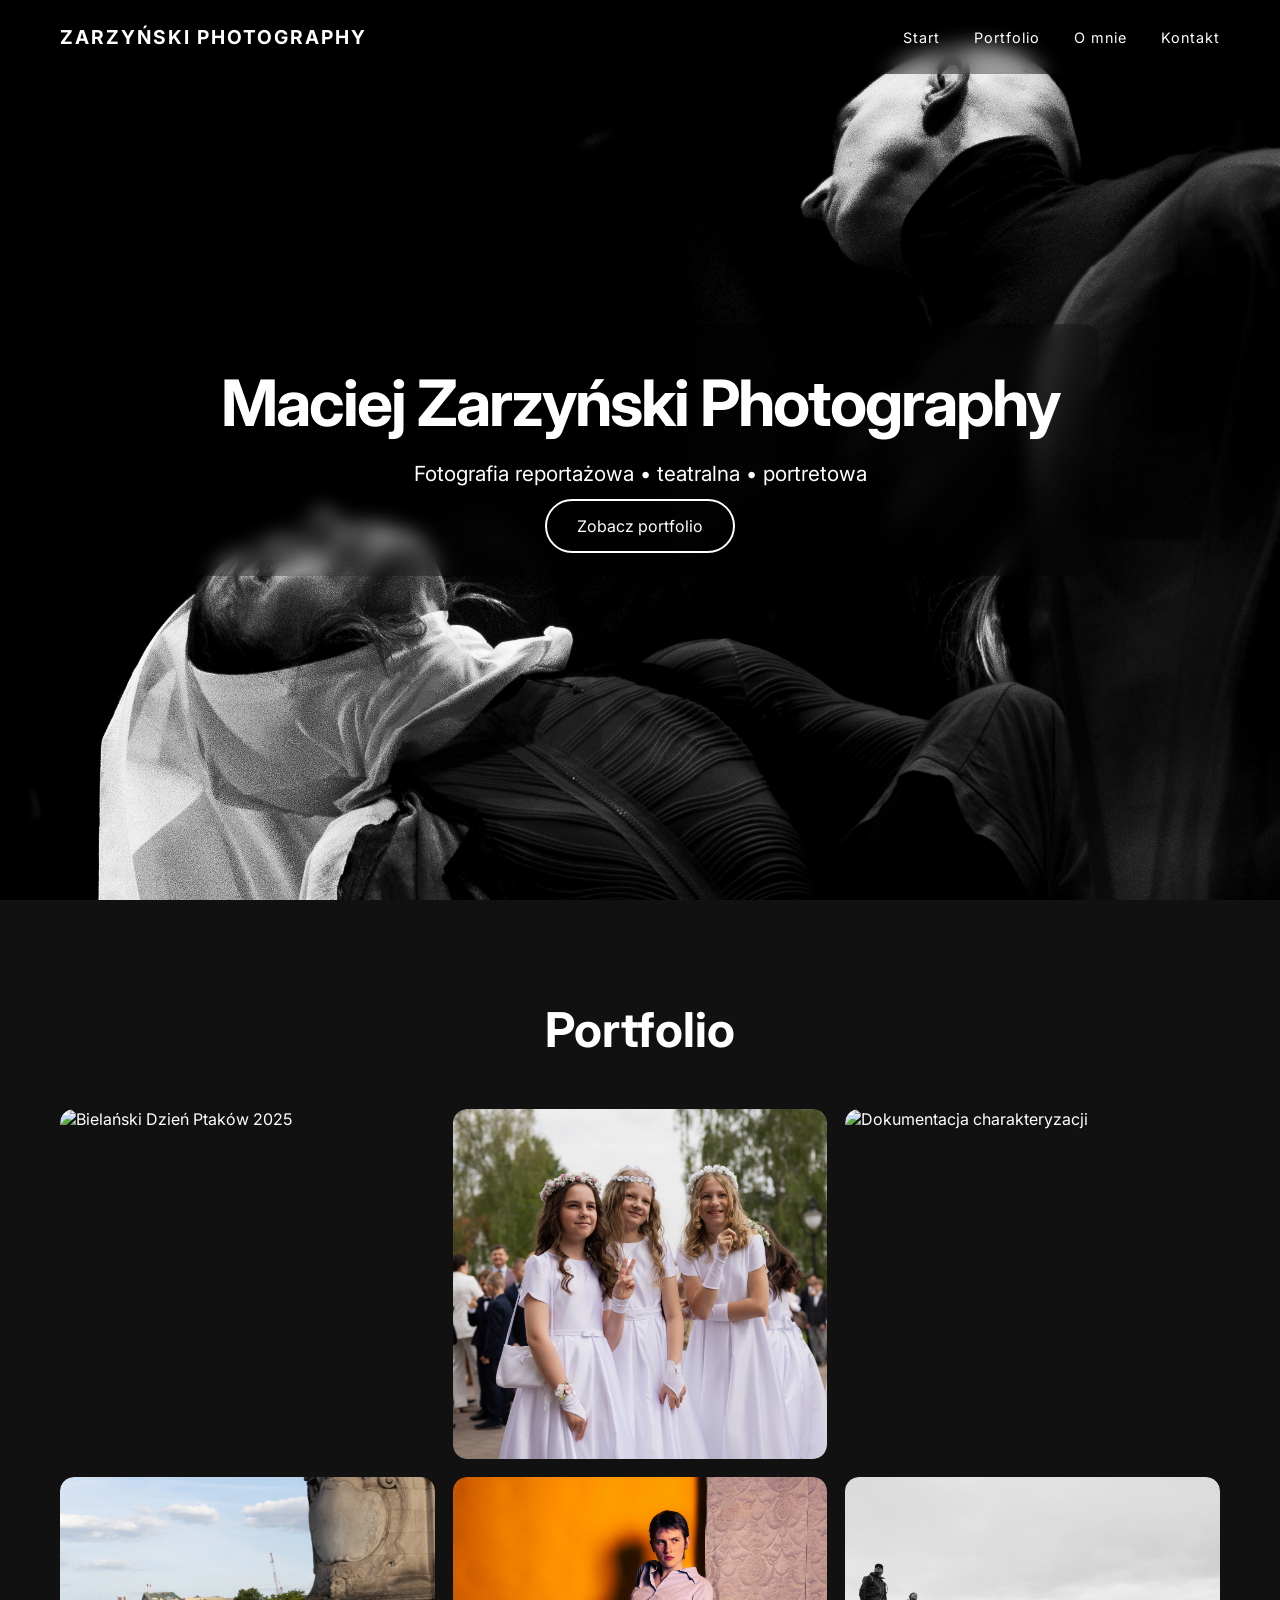
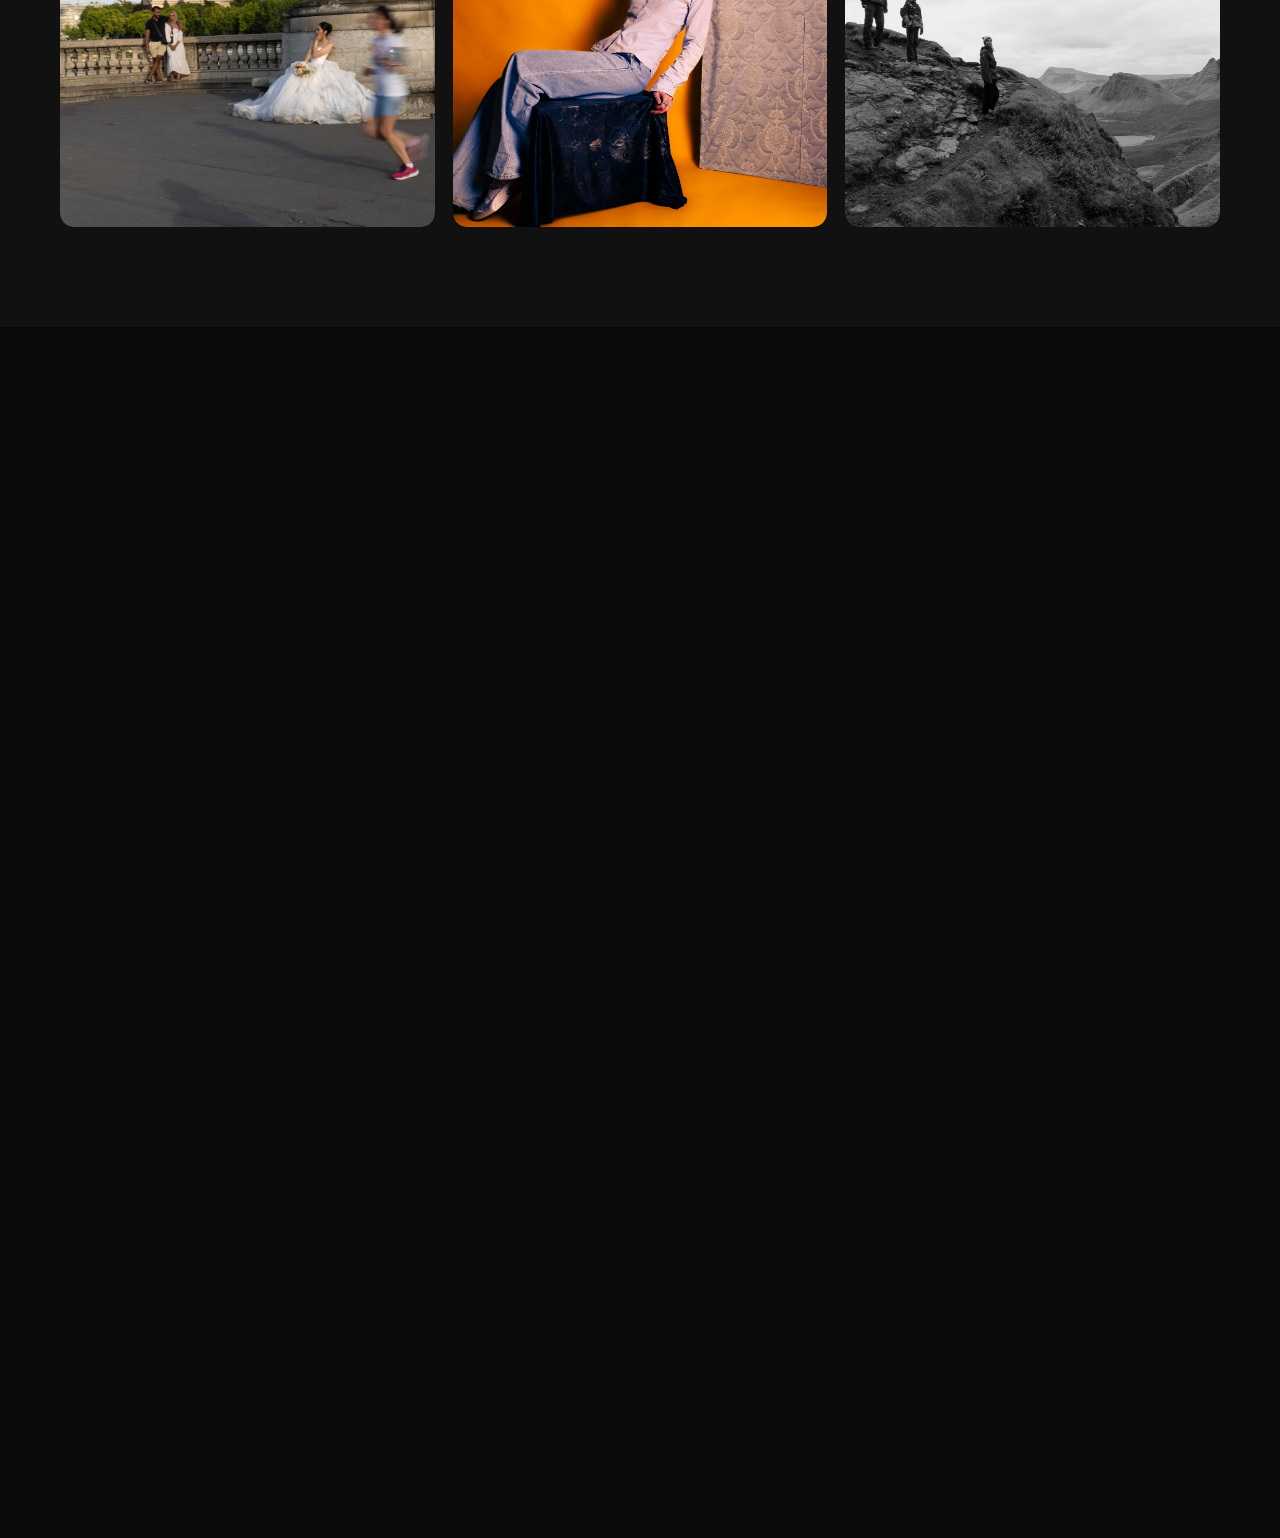
==== index.html @ 1a032cf4 "Poprawki galerii i wersji mobilnej" ====
<!DOCTYPE html>

<html lang="pl">

<head>

    <meta charset="UTF-8">

    <meta name="viewport" content="width=device-width, initial-scale=1.0">

    <title>Maciej Zarzyński – Portfolio fotograficzne</title>
    <meta name="description" content="Portfolio fotograficzne Macieja Zarzyńskiego. Fotografia reportażowa, teatralna, portretowa, studyjna, uliczna i podróżnicza.">

    <link rel="stylesheet" href="style.css">

    <link rel="preconnect" href="https://fonts.googleapis.com">

    <link rel="preconnect" href="https://fonts.gstatic.com" crossorigin>

    <link href="https://fonts.googleapis.com/css2?family=Inter:wght@300;400;500;600;700&display=swap" rel="stylesheet">

</head>

<body>

<header class="navbar">

    <a href="#" class="logo">Zarzyński Photography</a>

    <nav>

        <a href="#home">Start</a>

        <a href="#portfolio">Portfolio</a>

        <a href="#about">O mnie</a>

        <a href="#contact">Kontakt</a>

    </nav>

</header>

<section class="tlo" id="home">

    <div class="overlay">

        <h1>Maciej Zarzyński Photography</h1>

        <p>Fotografia reportażowa • teatralna • portretowa</p>

        <a href="#portfolio" class="btn">Zobacz portfolio</a>

    </div>

</section>
<!-- Galeria na stronie głównej -->
<section class="portfolio reveal" id="portfolio">

    <h2>Portfolio</h2>

    <div class="gallery">

<a href="BDP.html" class="portfolio-item">
    
    <img src="images/BDP_2025/BDP-1.jpg" alt="Bielański Dzień Ptaków 2025">

    <div class="portfolio-overlay">

        <div class="overlay-content">

            <h3>Bielański Dzień Ptaków 2025</h3>

            <p>→ Zobacz galerię</p>
        </div>

    </div>
</a>

<a href="Komunia.html" class="portfolio-item">

    <img src="images/Komunia/Helena-1.jpg" alt="Fotografia wydarzeniowa - komunia">

    <div class="portfolio-overlay">

        <div class="overlay-content">

            <h3>Fotografia Wydarzeniowa</h3>

            <p>→ Zobacz galerię</p>

        </div>

    </div>
</a>

<a href="Natalia.html" class="portfolio-item">

    <img src="images/Natalia/Natalia-1.jpg" alt="Dokumentacja charakteryzacji">

    <div class="portfolio-overlay">

        <div class="overlay-content">

            <h3>Dokumentacja charakteryzacji</h3>

            <p>→ Zobacz galerię</p>

        </div>

    </div>
</a>
<!-- street-->
<a href="Street.html" class="portfolio-item">

    <img src="images/Street/Street-1.jpg" alt="Fotografia uliczna">

    <div class="portfolio-overlay">

        <div class="overlay-content">

            <h3>Fotografia uliczna</h3>

            <p>→ Zobacz galerię</p>

        </div>

    </div>

</a>

<a href="Studio.html" class="portfolio-item">

    <img src="images/Studio/Studio-1.jpg" alt="Fotografia studyjna">

    <div class="portfolio-overlay">
        <div class="overlay-content">
            <h3>Fotografia studyjna</h3>

            <p>→ Zobacz galerię</p>
        </div>

    </div>
</a>

<a href="Travel.html" class="portfolio-item">

    <img src="images/Travel/Travel-1.jpg" alt="Fotografia podróżnicza">

    <div class="portfolio-overlay">

        <div class="overlay-content">

            <h3>Fotografia podróżnicza</h3>

            <p>→ Zobacz galerię</p>

        </div>

    </div>
</a>

</div>
</section>

<section class="about reveal" id="about">

    <div class="about-text">

        <h2>O mnie</h2>

        <p>

            Cześć, jestem Maciej. Fotografuję światło, klimat i momenty,

            które mają w sobie coś filmowego.

        </p>

    </div>

    <img src="images/about.jpeg" alt="Zdjęcie autora">

</section>

<section class="contact reveal" id="contact">

    <h2>Kontakt</h2>

    <p>Masz pomysł na sesję albo współpracę?</p>

    <a href="mailto:maciek.zarzynsky@gmail.com" class="btn">Napisz do mnie</a>

</section>

<div class="lightbox" id="lightbox">

    <!-- Strzałka w lewo -->
    <button class="lightbox-prev" id="lightbox-prev">
        ❮
    </button>

    <img src="" alt="Powiększone zdjęcie" id="lightbox-img">

    <!-- Strzałka w prawo -->
    <button class="lightbox-next" id="lightbox-next">
        ❯
    </button>

</div>

<script src="script.js"></script>

</body>

</html>
---- style.css ----
* {

    margin: 0;

    padding: 0;

    box-sizing: border-box;

}

body {

    font-family: 'Inter', sans-serif;
    background: #0a0a0a;

}

.tlo {

    height: 100vh;

    background-image: url("./images/tlo.jpg");
    background-size: cover;

    background-position: center;

    background-repeat: no-repeat;

    display: flex;

    justify-content: center;

    align-items: center;

}

.overlay {

    background: rgba(0,0,0,0.25);

    backdrop-filter: blur(10px);

    -webkit-backdrop-filter: blur(10px);

    padding: 40px;

    text-align: center;

    color: white;

    border-radius: 15px;

}

h1 {

   font-size: 4rem;

    margin-bottom: 20px;

    font-weight: 700;

    letter-spacing: -2px;
}

p {

    font-size: 1.3rem;

    margin-bottom: 30px;

}

.btn {

    text-decoration: none;

    color: white;

    border: 2px solid white;

    padding: 15px 30px;

    border-radius: 50px;

    transition: 0.3s;

}

.btn:hover { 

    background: rgb(255, 255, 255);

    color: black;

}

html {

    scroll-behavior: auto;

}


.navbar {

    position: fixed;

    top: 0;

    left: 0;

    width: 100%;

    padding: 25px 60px;

    display: flex;

    justify-content: space-between;

    align-items: center;

    background: rgba(0,0,0,0.35);

    backdrop-filter: blur(10px);

    z-index: 10;

    transition: 0.3s;

}

.navbar.scrolled {

    background: rgba(0,0,0,0.85);

    padding: 18px 60px;

}

.logo {

    color: white;

    text-decoration: none;

    font-size: 1.2rem;

    font-weight: 700;

    letter-spacing: 2px;

    text-transform: uppercase;

}

.navbar nav a {

    color: white;

    text-decoration: none;

    margin-left: 30px;

    font-size: 0.9rem;

    letter-spacing: 1px;

}

.navbar nav a:hover {

    opacity: 0.6;

}

.portfolio {

    background: #111;

    color: white;

    padding: 100px 60px;

}

.portfolio h2 {

    font-size: 3rem;

    margin-bottom: 50px;

    text-align: center;

}

.gallery {

    display: grid;

    grid-template-columns: repeat(3, 1fr);

    gap: 18px;

}

.gallery img {

    width: 100%;

    height: 350px;

    object-fit: cover;

    border-radius: 14px;

    transition: 0.4s ease;

}

.gallery img:hover {

    transform: scale(1.05);

    opacity: 0.9;

}

/* Kafelek portfolio — cały obrazek jest linkiem */

.portfolio-item {

    display: block;

    position: relative;

    overflow: hidden;

    border-radius: 14px;

    text-decoration: none;

    color: inherit;

}

/* Zdjęcie w kafelku */

.portfolio-item img {

    display: block;

    width: 100%;

}

/* Ciemna nakładka z opisem */

.portfolio-overlay {

    position: absolute;

    inset: 0;

    background: rgba(0,0,0,0.6);

    color: white;

    display: flex;

    align-items: center;

    justify-content: center;

    text-align: center;

    padding: 20px;

    opacity: 0;

    transition: 0.3s ease;

    font-size: 1.2rem;

    letter-spacing: 1px;

}

/* Po najechaniu pokazujemy opis */

.portfolio-item:hover .portfolio-overlay {

    opacity: 1;

}

/* Zawartość nakładki */

.overlay-content {

    transform: translateY(20px);

    transition: 0.3s ease;

}

/* Animacja po najechaniu */

.portfolio-item:hover .overlay-content {

    transform: translateY(0);

}

/* Tytuł kategorii */

.overlay-content h3 {

    font-size: 1.6rem;

    margin-bottom: 10px;

    text-transform: uppercase;

}

/* Tekst pod spodem */

.overlay-content p {

    font-size: 0.9rem;

    letter-spacing: 2px;

    margin: 0;

}

.about {

    background: #0b0b0b;

    color: white;

    padding: 100px 60px;

    display: grid;

    grid-template-columns: 1fr 1fr;

    gap: 60px;

    align-items: center;

}

.about h2,

.contact h2 {

    font-size: 3rem;

    margin-bottom: 25px;

}

.about p,

.contact p {

    font-size: 1.2rem;

    line-height: 1.7;

}

.about img {

    width: 100%;

    height: 500px;

    object-fit: cover;

    border-radius: 20px;

}

.contact {

    background: #111;

    color: white;

    text-align: center;

    padding: 120px 40px;

}

.contact .btn {

    display: inline-block;

    margin-top: 30px;

}

.lightbox {

    position: fixed;

    inset: 0;

    background: rgba(0,0,0,0.9);

    display: none;

    justify-content: center;

    align-items: center;

    z-index: 100;

}

.lightbox img {

    max-width: 90%;

    max-height: 90%;

    border-radius: 12px;

}

.lightbox.active {

    display: flex;

}

/* Strzałki w lightboxie — przyciski do zmiany zdjęć */
.lightbox-prev,
.lightbox-next {

    position: absolute;

    top: 50%;

    transform: translateY(-50%);

    width: 60px;

    height: 60px;

    border: none;

    border-radius: 50%;

    background: rgba(255,255,255,0.15);

    color: white;

    font-size: 2rem;

    cursor: pointer;

    transition: 0.3s ease;

}

/* Efekt po najechaniu na strzałkę */
.lightbox-prev:hover,
.lightbox-next:hover {

    background: rgba(255,255,255,0.35);

}

/* Lewa strzałka */
.lightbox-prev {

    left: 30px;

}

/* Prawa strzałka */
.lightbox-next {

    right: 30px;

}

.reveal {

    opacity: 0;

    transform: translateY(40px);

    transition: 0.8s ease;

}

.reveal.active {

    opacity: 1;

    transform: translateY(0);

}

@media (max-width: 768px) {
    .tlo {
        background-image: url("./images/tlo-mobile.png");
        background-size: contain;
        background-repeat: no-repeat;
        background-position: center;
        background-color: #000;
    }

    .about img {
        width: 100%;
        height: auto;
        object-fit: contain;
    }

    .navbar {

        padding: 20px;

        flex-direction: column;

        gap: 15px;

    }

    .navbar.scrolled {

    padding: 15px 20px;

    background: rgba(0,0,0,0.85);

}

    .navbar nav a {

        margin: 0 10px;

        font-size: 0.8rem;

    }

    h1 {

        font-size: 2.4rem;

        line-height: 1;

    }

    .overlay {

        margin: 20px;

        padding: 15px;

    }

    .portfolio {

        padding: 80px 20px;

    }

    .gallery {

        grid-template-columns: 1fr;

    }

    .gallery img {
    
        height: auto;

        display: block;

    }

    .about {

        grid-template-columns: 1fr;

        padding: 80px 20px;

    }

    /* Mniejsze strzałki w lightboxie na telefonie */
    .lightbox-prev,
    .lightbox-next {

        width: 45px;

        height: 45px;

        font-size: 1.5rem;

    }

    .lightbox-prev {

        left: 12px;

    }

    .lightbox-next {

        right: 12px;

    }

    /* Na telefonach nie ma hovera, więc opis kategorii jest widoczny cały czas */
    .portfolio-overlay {

        opacity: 1;

        background: linear-gradient(
            to top,
            rgba(0,0,0,0.75),
            rgba(0,0,0,0.15)
        );

        align-items: flex-end;

        padding-bottom: 20px;

        font-size: 0.85rem;

    }

    /* Wyłączamy animację wysuwania tekstu na telefonie */
    .overlay-content {

        transform: translateY(0);

    }

    /* Mniejsze napisy na kafelkach portfolio na telefonie */
    .overlay-content h3 {
        font-size: 1rem;
        margin-bottom: 4px;
    }

    .overlay-content p {
        font-size: 0.7rem;
        letter-spacing: 1px;
    }

    /* Na telefonie galerie na podstronach są w jednej kolumnie */
    .gallery-page .gallery {

        columns: 1;

    }
}

.gallery-page {

    background: #0a0a0a;

    min-height: 100vh;

    padding: 120px 8%;

}

.gallery-page h1 {

    color: white;

    margin-bottom: 10px;

}

.gallery-page p {

    color: #bdbdbd;

    margin-bottom: 50px;

}

.gallery-page .btn {

    margin-bottom: 50px;

    display: inline-block;

}

/* Galerie na podstronach — masonry layout, czyli zdjęcia zachowują swoje proporcje */
.gallery-page .gallery {

    display: block;

    columns: 3 300px;

    column-gap: 18px;

}

/* Zdjęcia na podstronach galerii nie są przycinane — pionowe zostają pionowe, poziome poziome */
.gallery-page .gallery img {

    width: 100%;

    height: auto;

    object-fit: unset;

    display: block;

    margin-bottom: 18px;

    break-inside: avoid;
    border-radius: 14px;

}
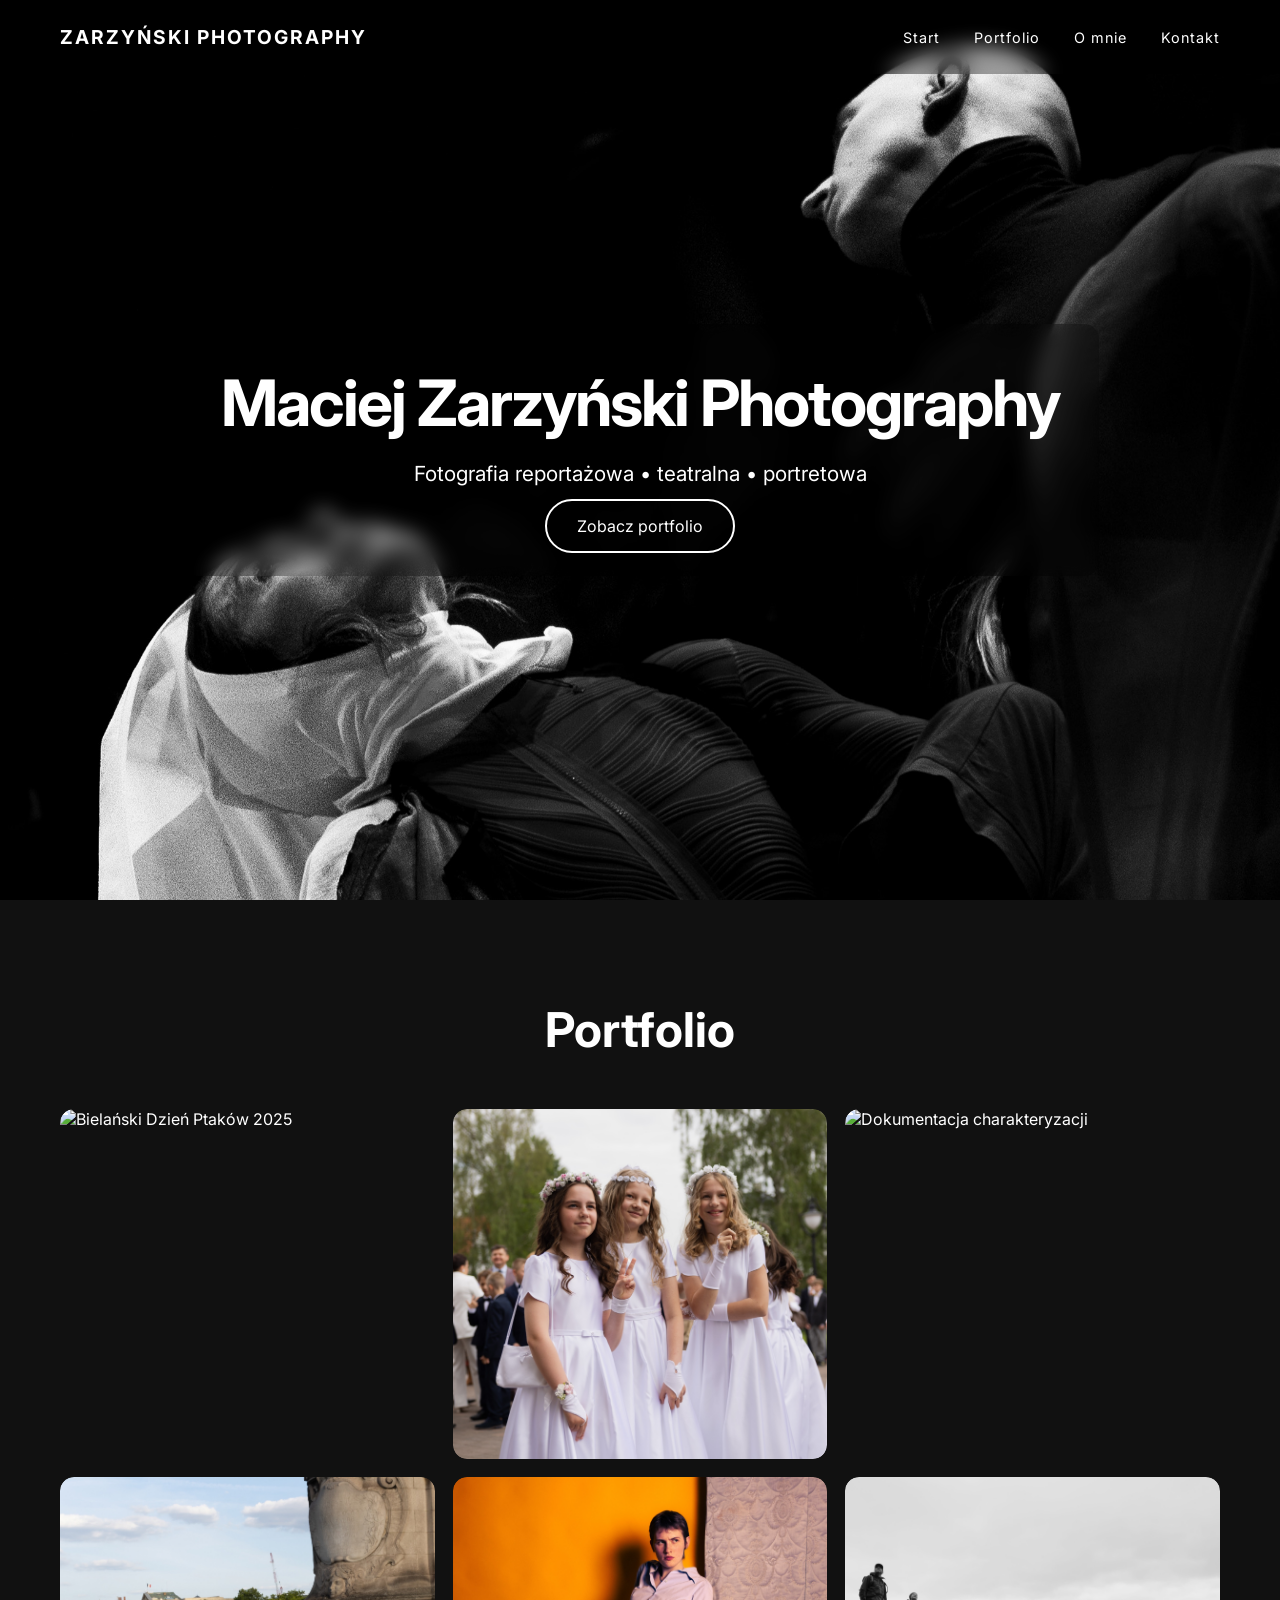
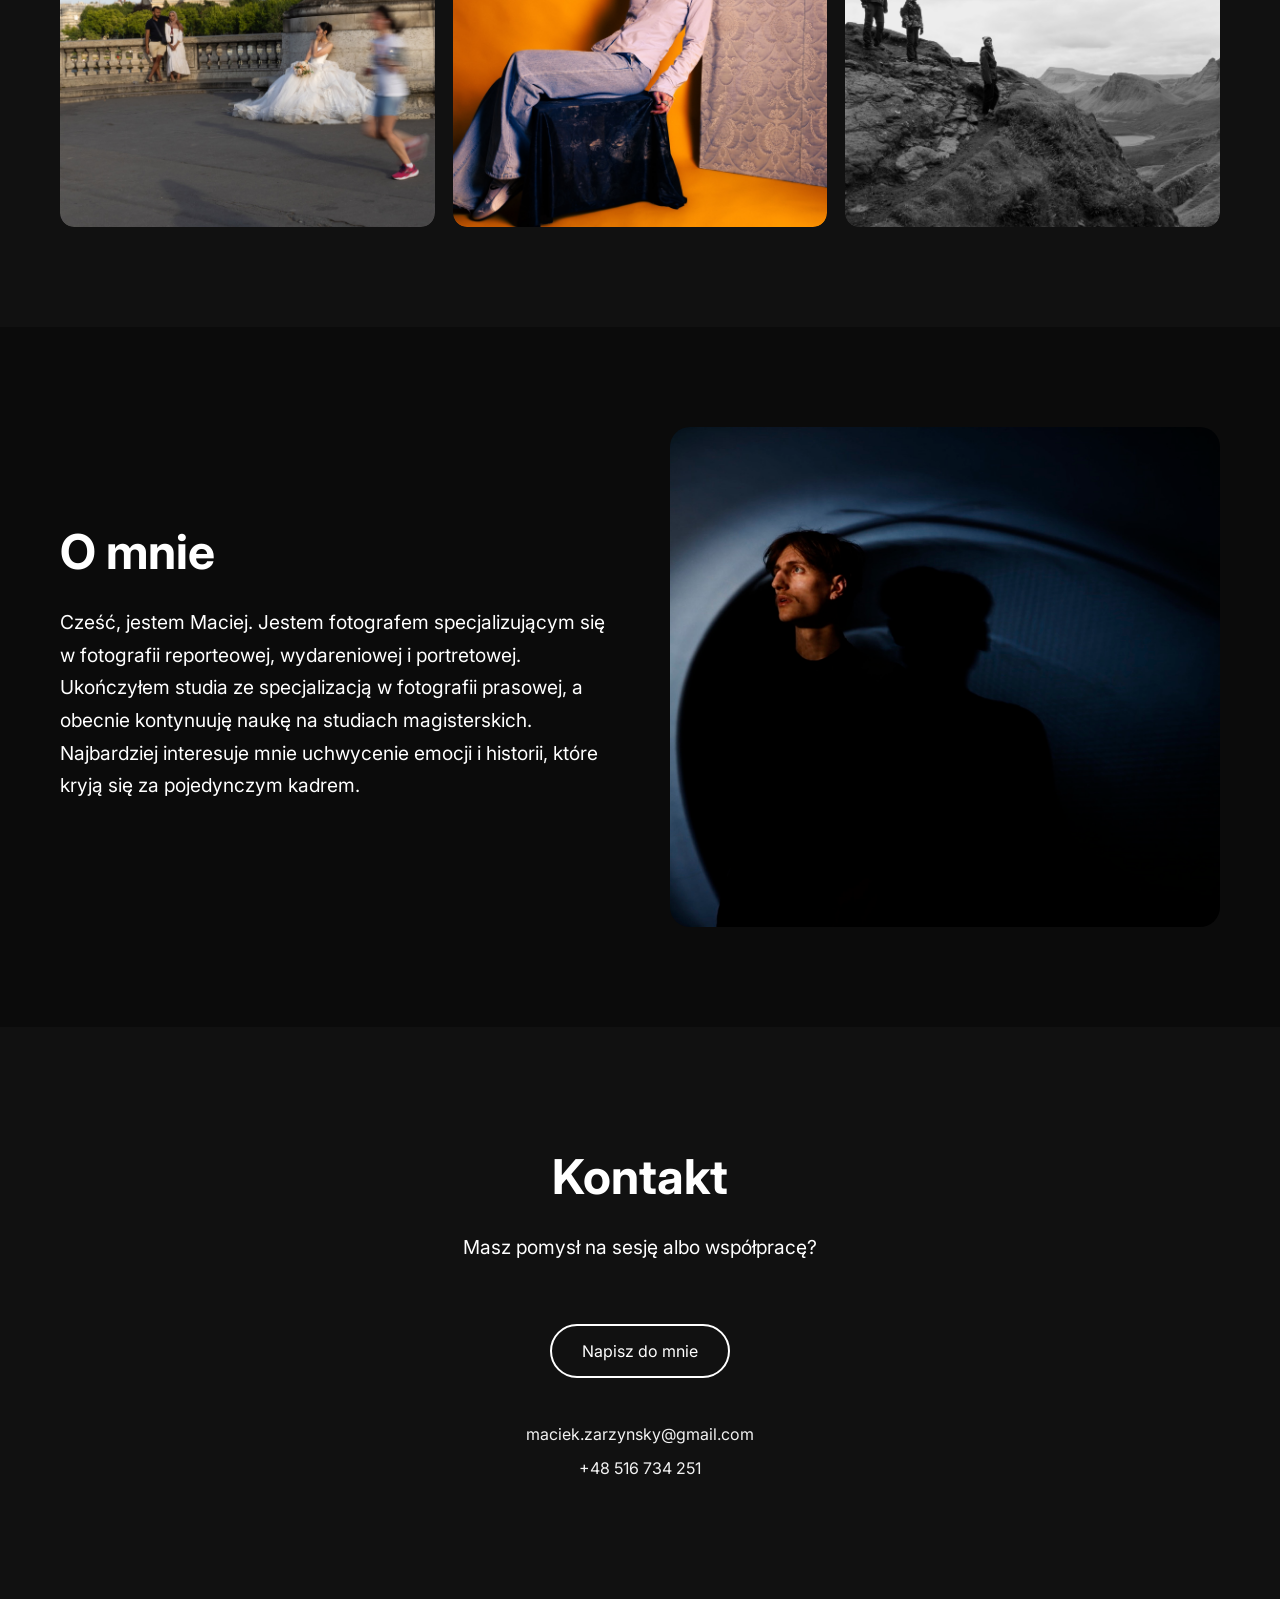
==== commit a99bbcec: "Poprawiona zakładka kontakt, oraz personalizacja opisu" ====
--- a/index.html
+++ b/index.html
@@ -171,10 +171,7 @@
 
         <p>
 
-            Cześć, jestem Maciej. Fotografuję światło, klimat i momenty,
-
-            które mają w sobie coś filmowego.
-
+            Cześć, jestem Maciej. Jestem fotografem specjalizującym się w fotografii reporteowej, wydareniowej i portretowej. Ukończyłem studia ze specjalizacją w fotografii prasowej, a obecnie kontynuuję naukę na studiach magisterskich. Najbardziej interesuje mnie uchwycenie emocji i historii, które kryją się za pojedynczym kadrem.
         </p>
 
     </div>
@@ -189,8 +186,36 @@
 
     <p>Masz pomysł na sesję albo współpracę?</p>
 
-    <a href="mailto:maciek.zarzynsky@gmail.com" class="btn">Napisz do mnie</a>
-
+  <a href="mailto:maciek.zarzynsky@gmail.com" class="btn">
+
+    Napisz do mnie
+
+</a>
+
+
+<div class="contact-details">
+
+    <p>
+
+         <a href="mailto:maciek.zarzynsky@gmail.com">
+
+            maciek.zarzynsky@gmail.com
+
+        </a>
+
+    </p>
+
+    <p>
+
+         <a href="tel:+48516734251">
+
+            +48 516 734 251
+
+        </a>
+
+    </p>
+
+</div>
 </section>
 
 <div class="lightbox" id="lightbox">
--- a/style.css
+++ b/style.css
@@ -244,6 +244,17 @@
 
 }
 
+/* Usuwamy domyślny niebieski wygląd linków także z tekstów wewnątrz kafelka */
+.portfolio-item h3,
+.portfolio-item p,
+.portfolio-item .overlay-content {
+
+    color: white;
+
+    text-decoration: none;
+
+}
+
 /* Zdjęcie w kafelku */
 
 .portfolio-item img {
@@ -286,6 +297,40 @@
 
 }
 
+/* Zabezpieczenie: jeśli overlay-content przypadkiem nie trafi do portfolio-overlay,
+   i tak ustawiamy go jak nakładkę na zdjęciu, a nie jako niebieski link pod spodem. */
+.portfolio-item > .overlay-content {
+
+    position: absolute;
+
+    inset: 0;
+
+    background: rgba(0,0,0,0.6);
+
+    display: flex;
+
+    flex-direction: column;
+
+    align-items: center;
+
+    justify-content: center;
+
+    text-align: center;
+
+    padding: 20px;
+
+    opacity: 0;
+
+    transition: 0.3s ease;
+
+}
+
+.portfolio-item:hover > .overlay-content {
+
+    opacity: 1;
+
+}
+
 /* Po najechaniu pokazujemy opis */
 
 .portfolio-item:hover .portfolio-overlay {
@@ -439,6 +484,37 @@
     display: flex;
 
 }
+
+.contact-details {
+    margin-top: 45px;
+    display: flex;
+    flex-direction: column;
+    align-items: center;
+    gap: 12px;
+}
+
+.contact-role {
+    font-size: 1.05rem;
+    font-weight: 500;
+    color: #d6d6d6;
+    margin: 0 0 12px;
+}
+
+.contact-details p {
+    margin: 0;
+    font-size: 1rem;
+    line-height: 1.4;
+}
+
+.contact-details a {
+    color: #f2f2f2;
+    text-decoration: none;
+}
+
+.contact-details a:hover {
+    text-decoration: underline;
+}
+
 
 /* Strzałki w lightboxie — przyciski do zmiany zdjęć */
 .lightbox-prev,
@@ -656,6 +732,25 @@
         letter-spacing: 1px;
     }
 
+    /* Jeśli overlay-content jest bezpośrednio w kafelku, na telefonie też pokazujemy go na dole zdjęcia */
+    .portfolio-item > .overlay-content {
+
+        opacity: 1;
+
+        background: linear-gradient(
+            to top,
+            rgba(0,0,0,0.75),
+            rgba(0,0,0,0.15)
+        );
+
+        align-items: center;
+
+        justify-content: flex-end;
+
+        padding-bottom: 20px;
+
+    }
+
     /* Na telefonie galerie na podstronach są w jednej kolumnie */
     .gallery-page .gallery {
 
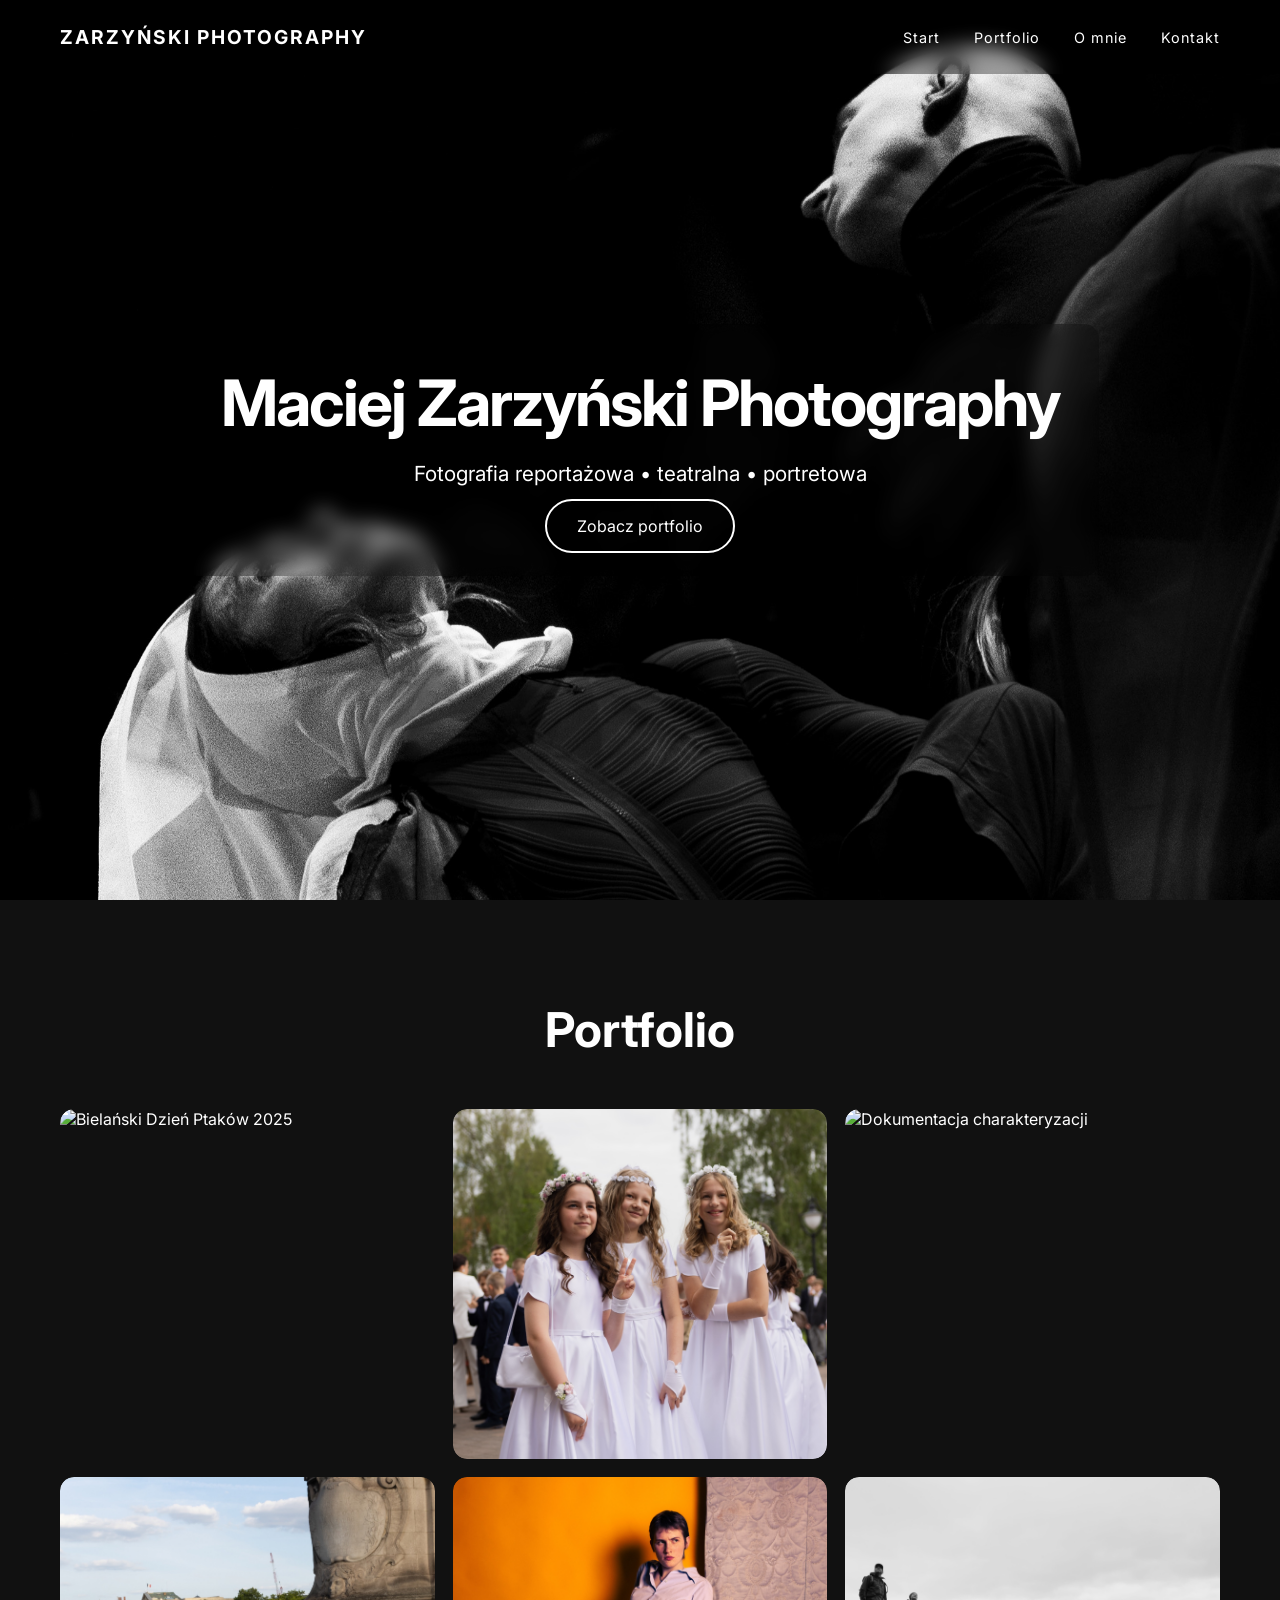
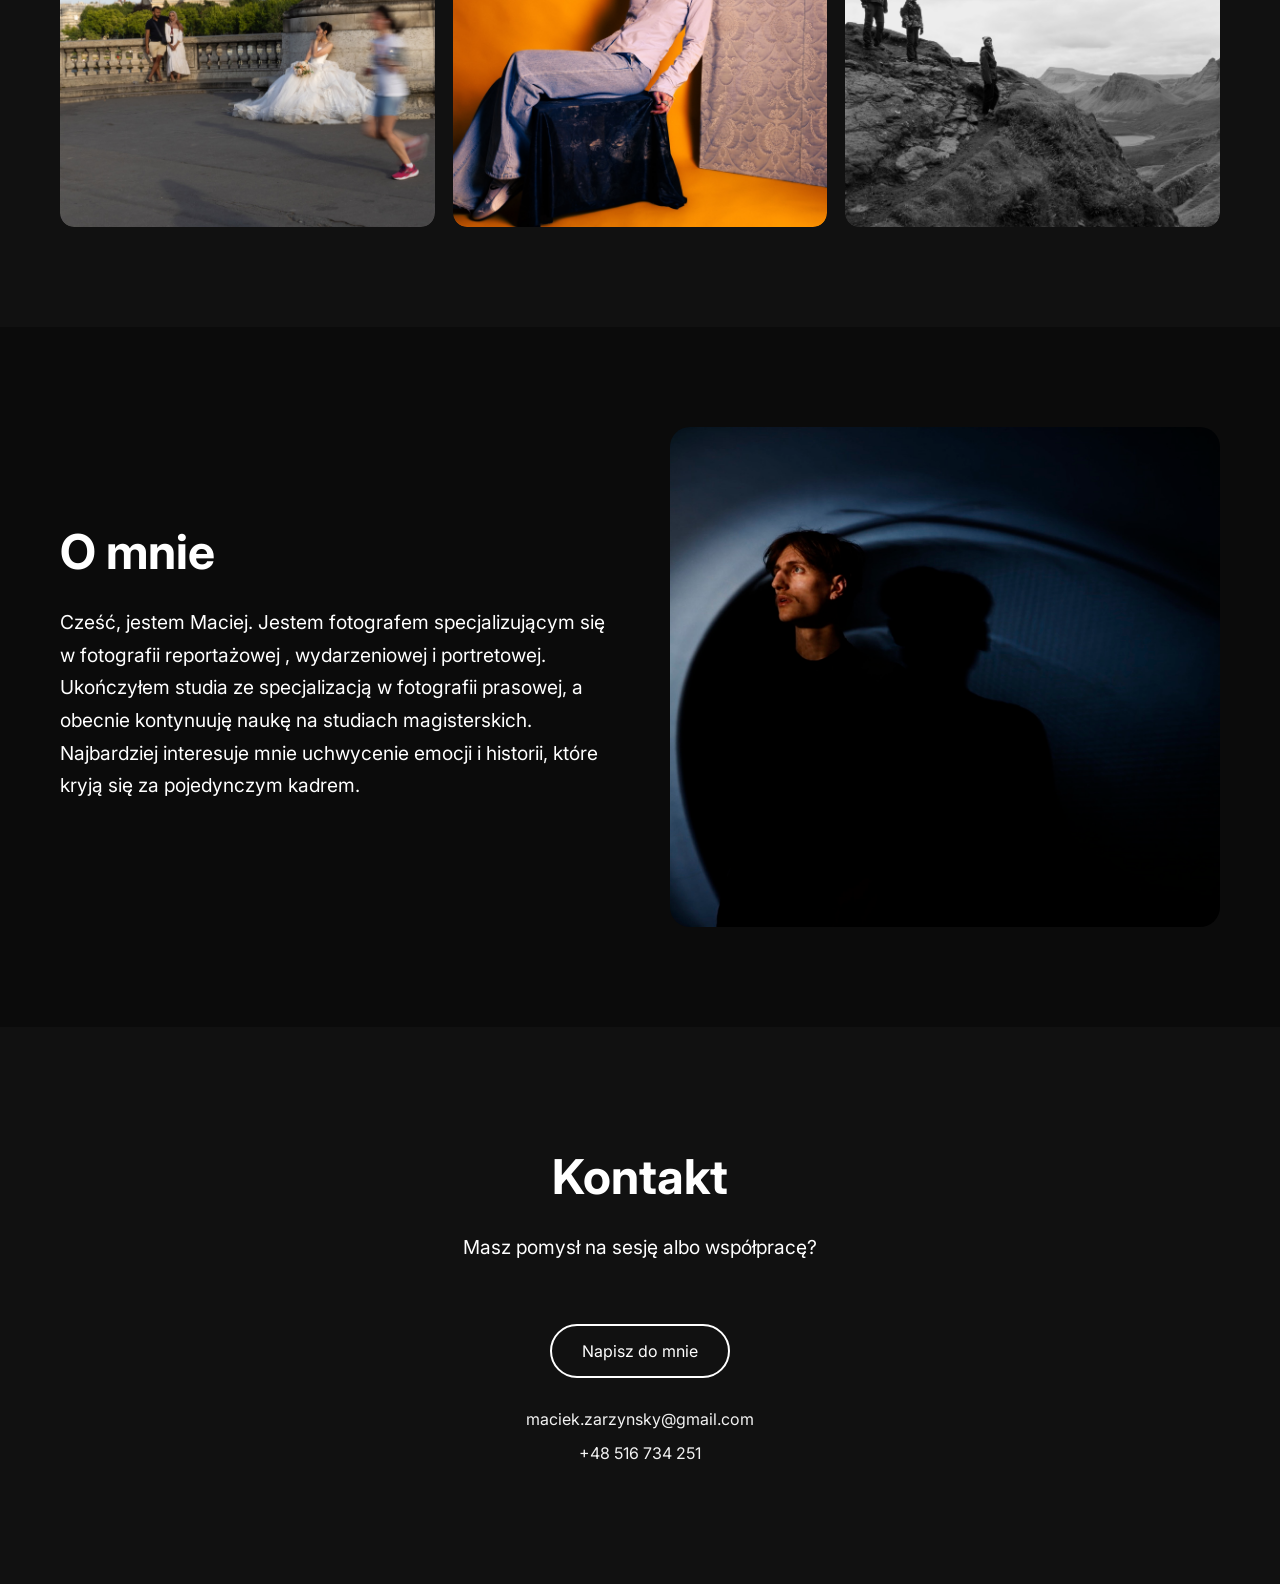
==== commit e5b10610: "Optymalizacja zakładki o mnie pod telefon i poprawa literowek" ====
--- a/index.html
+++ b/index.html
@@ -171,7 +171,10 @@
 
         <p>
 
-            Cześć, jestem Maciej. Jestem fotografem specjalizującym się w fotografii reporteowej, wydareniowej i portretowej. Ukończyłem studia ze specjalizacją w fotografii prasowej, a obecnie kontynuuję naukę na studiach magisterskich. Najbardziej interesuje mnie uchwycenie emocji i historii, które kryją się za pojedynczym kadrem.
+            Cześć, jestem Maciej. Jestem fotografem specjalizującym się w fotografii reportażowej
+            , wydarzeniowej i portretowej. Ukończyłem studia ze specjalizacją w fotografii prasowej, 
+            a obecnie kontynuuję naukę na studiach magisterskich. Najbardziej interesuje mnie uchwycenie
+             emocji i historii, które kryją się za pojedynczym kadrem.
         </p>
 
     </div>
--- a/style.css
+++ b/style.css
@@ -486,7 +486,7 @@
 }
 
 .contact-details {
-    margin-top: 45px;
+    margin-top: 30px;
     display: flex;
     flex-direction: column;
     align-items: center;
@@ -506,9 +506,13 @@
     line-height: 1.4;
 }
 
-.contact-details a {
-    color: #f2f2f2;
-    text-decoration: none;
+.contact-details a,
+.contact-details a:visited,
+.contact-details a:active,
+.contact-details a[href^="tel"],
+.contact-details a[href^="mailto"] {
+    color: #f2f2f2 !important;
+    text-decoration: none !important;
 }
 
 .contact-details a:hover {
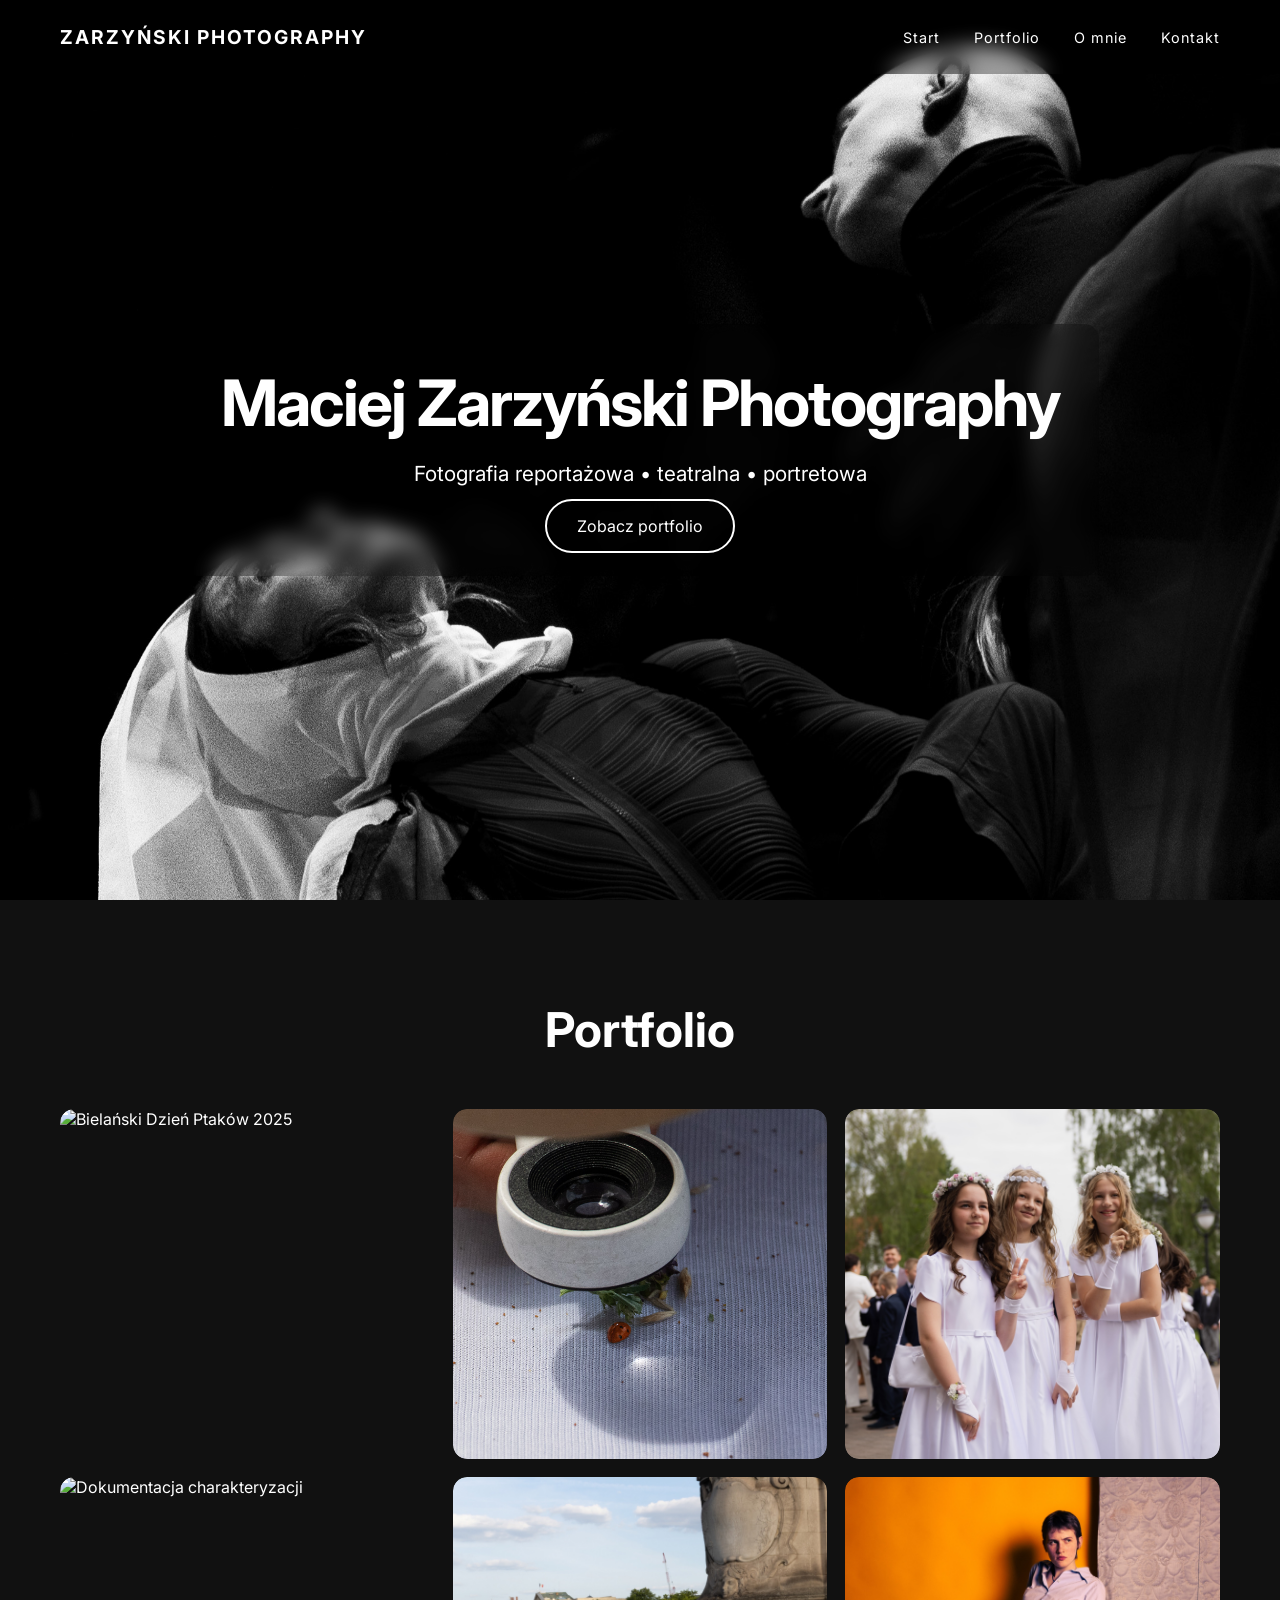
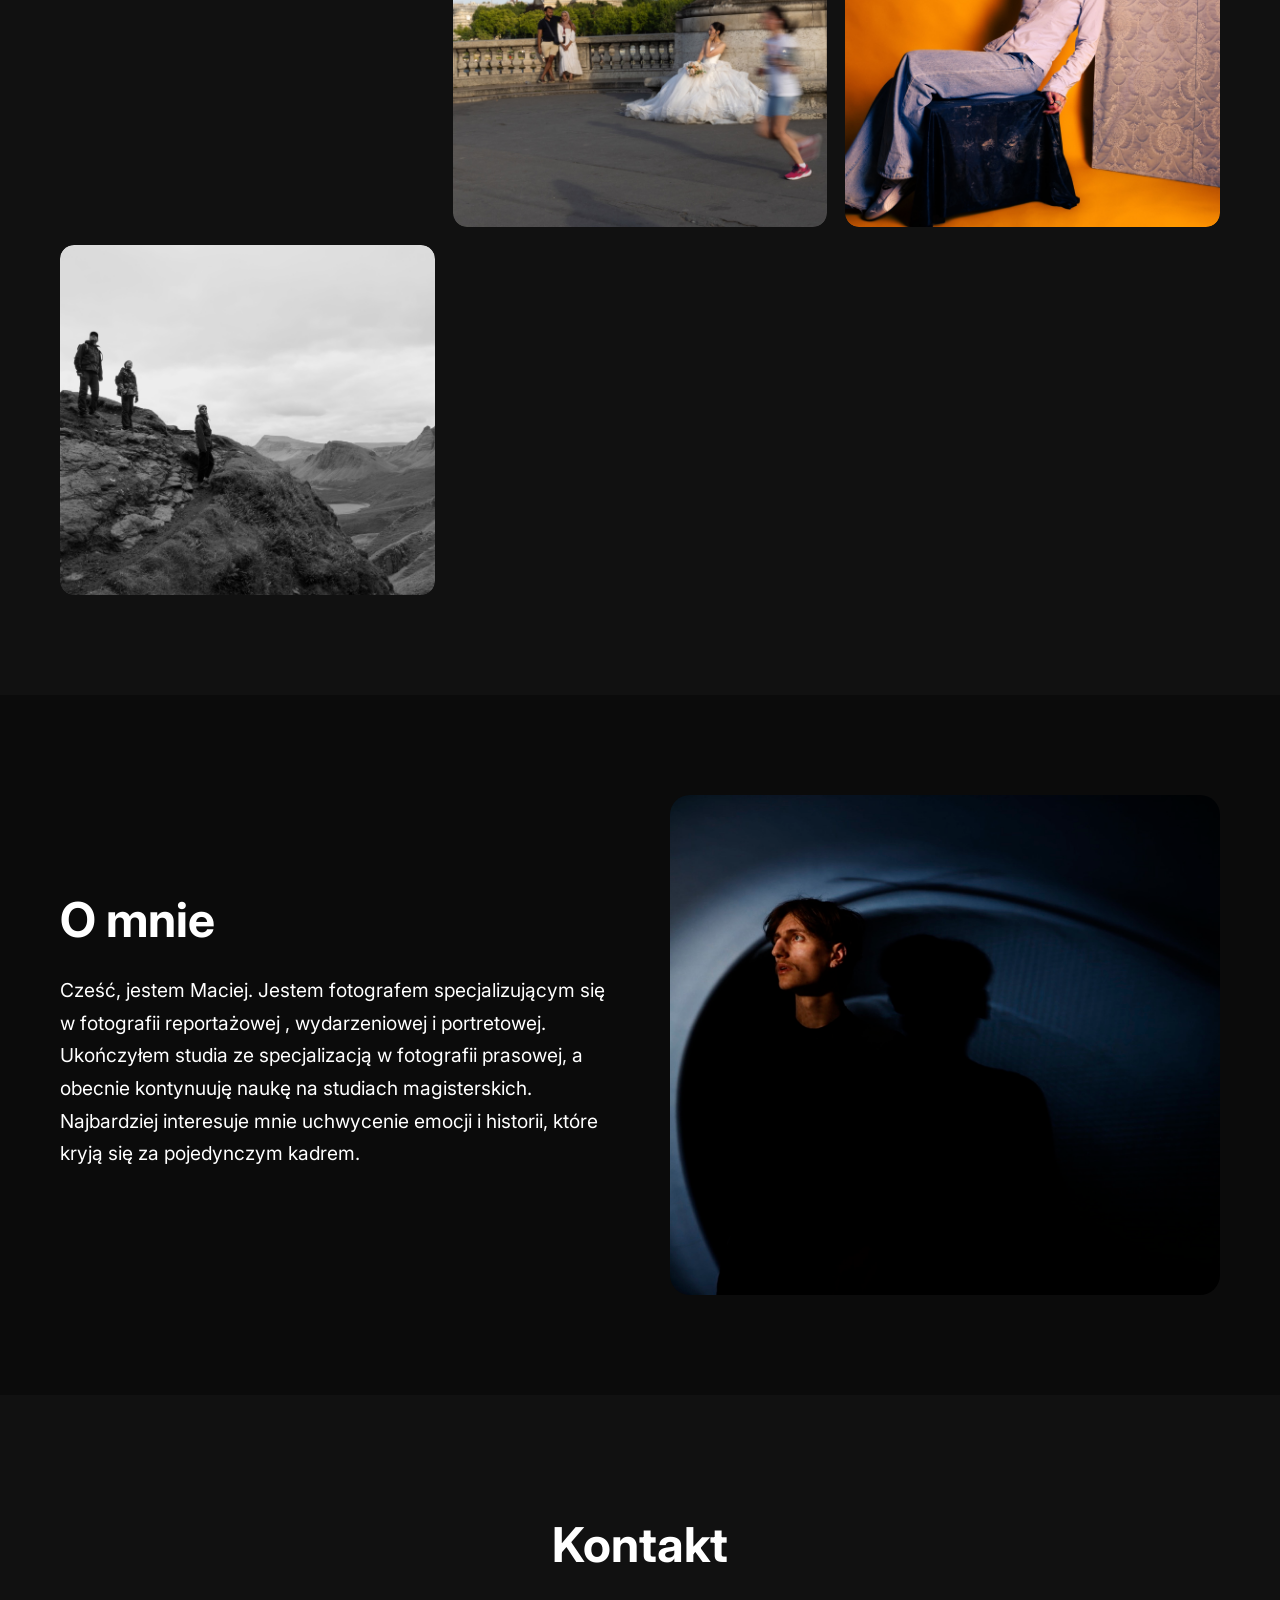
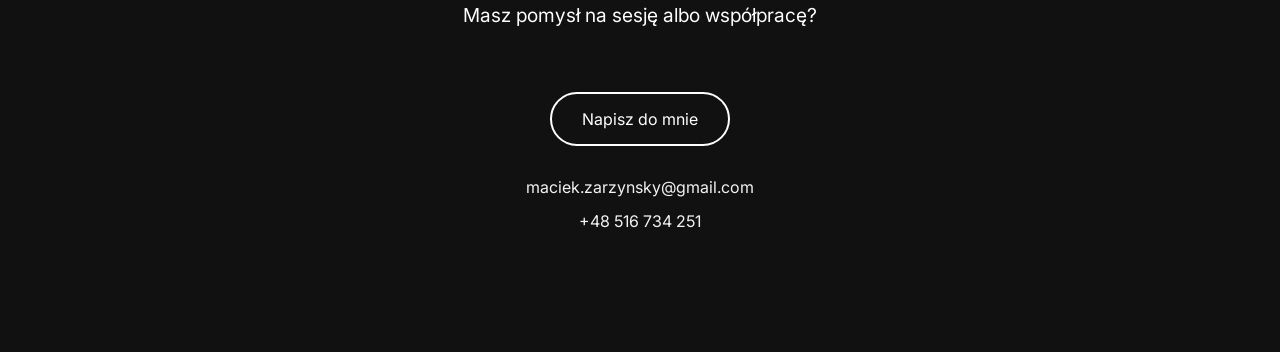
==== commit acb46914: "dodanie albumu bioBlitz" ====
--- a/index.html
+++ b/index.html
@@ -8,7 +8,7 @@
 
     <meta name="viewport" content="width=device-width, initial-scale=1.0">
 
-    <title>Maciej Zarzyński – Portfolio fotograficzne</title>
+    <title>Maciej Zarzyński </title>
     <meta name="description" content="Portfolio fotograficzne Macieja Zarzyńskiego. Fotografia reportażowa, teatralna, portretowa, studyjna, uliczna i podróżnicza.">
 
     <link rel="stylesheet" href="style.css">
@@ -19,6 +19,10 @@
 
     <link href="https://fonts.googleapis.com/css2?family=Inter:wght@300;400;500;600;700&display=swap" rel="stylesheet">
 
+    <link rel="shortcut icon" href="/images/favicon.png?v=10" type="image/png">
+    <link rel="icon" href="/images/favicon.png?v=10" type="image/png">
+    <link rel="apple-touch-icon" href="/images/favicon.png?v=10">
+
 </head>
 
 <body>
@@ -36,6 +40,9 @@
         <a href="#about">O mnie</a>
 
         <a href="#contact">Kontakt</a>
+
+       <!-- To na przyszłość ale juz mniej wiecej 
+        funkcjonalne   <a href ="zlecenia.html">Moje zlecenia</a> -->
 
     </nav>
 
@@ -70,6 +77,22 @@
         <div class="overlay-content">
 
             <h3>Bielański Dzień Ptaków 2025</h3>
+
+            <p>→ Zobacz galerię</p>
+        </div>
+
+    </div>
+</a>
+
+<a href="BioBlitz.html" class="portfolio-item">
+    
+    <img src="images/BioBlitz_2026/BioBlitz-1.jpg" alt="BioBlitz 2026">
+
+    <div class="portfolio-overlay">
+
+        <div class="overlay-content">
+
+            <h3>BioBlitz 2026</h3>
 
             <p>→ Zobacz galerię</p>
         </div>
--- a/style.css
+++ b/style.css
@@ -19,7 +19,7 @@
 
     height: 100vh;
 
-    background-image: url("./images/tlo.jpg");
+    background-image: url("./images/background.jpg");
     background-size: cover;
 
     background-position: center;
@@ -824,4 +824,63 @@
     break-inside: avoid;
     border-radius: 14px;
 
-}+}
+/* Sekcja moje zlecenia */
+.orders-section {
+    min-height: 100vh;
+    padding: 140px 20px 80px;
+    display: flex;
+    flex-direction: column;
+    align-items: center;
+    text-align: center;
+}
+
+.orders-section h1 {
+    font-size: 3rem;
+    margin-bottom: 20px;
+    color: #fff;
+}
+
+.orders-description {
+    max-width: 700px;
+    text-align: center;
+    color: #ccc;
+    line-height: 1.8;
+    margin-bottom: 50px;
+}
+
+.orders-card {
+    max-width: 600px;
+    width: 100%;
+    padding: 40px;
+    border-radius: 20px;
+    background: rgba(255, 255, 255, 0.04);
+    border: 1px solid rgba(255, 255, 255, 0.8);
+    backdrop-filter: blur(12px);
+}
+
+.orders-card h2 {
+    color: #fff;
+    margin-bottom: 25px;
+}
+
+.orders-card p {
+    color: #ccc;
+    line-height: 1.7;
+}
+.orders-card ul {
+    list-style: none;
+    padding: 0;
+    margin: 30px 0;
+}
+
+.orders-card li {
+    color:#fff;
+    margin-bottom: 15px;
+    font-size: 1.05rem;
+}
+
+.orders-card li::before {
+    content: "✓ ";
+    margin-right: 8px;
+}
